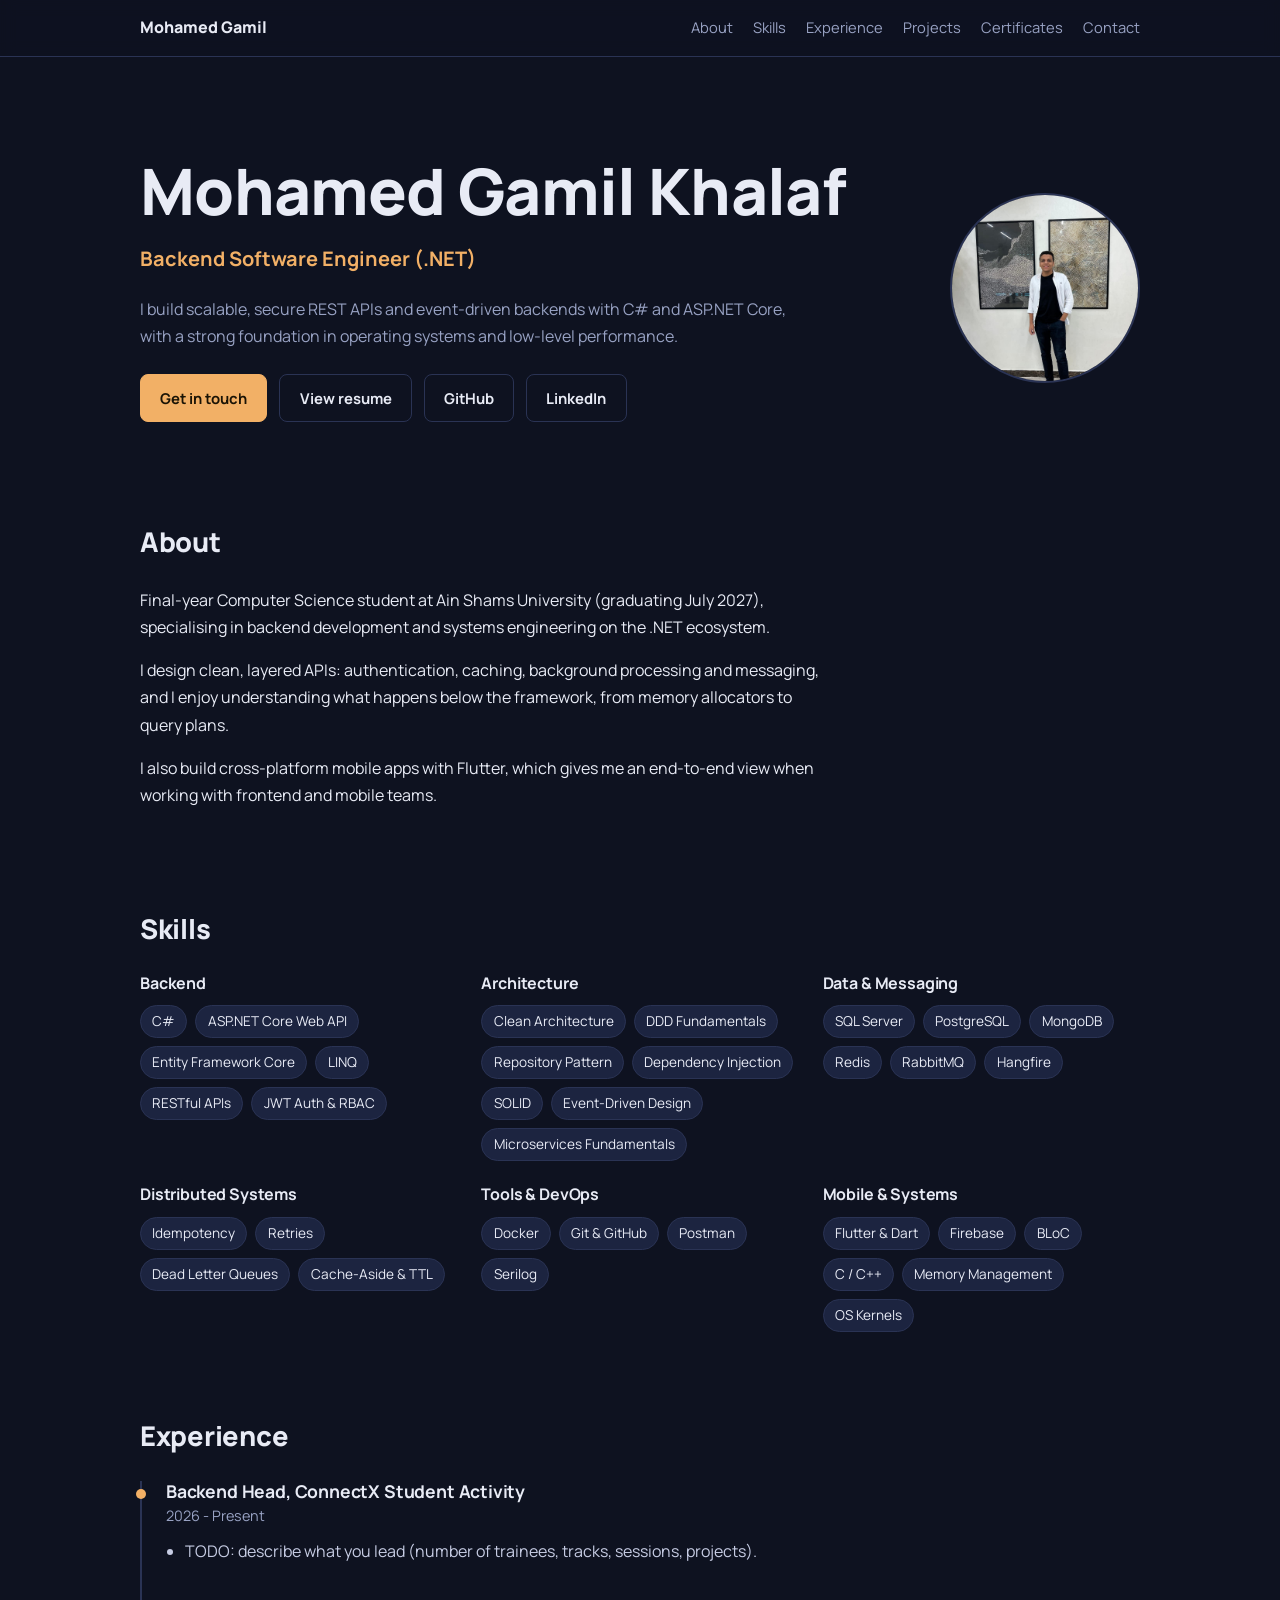
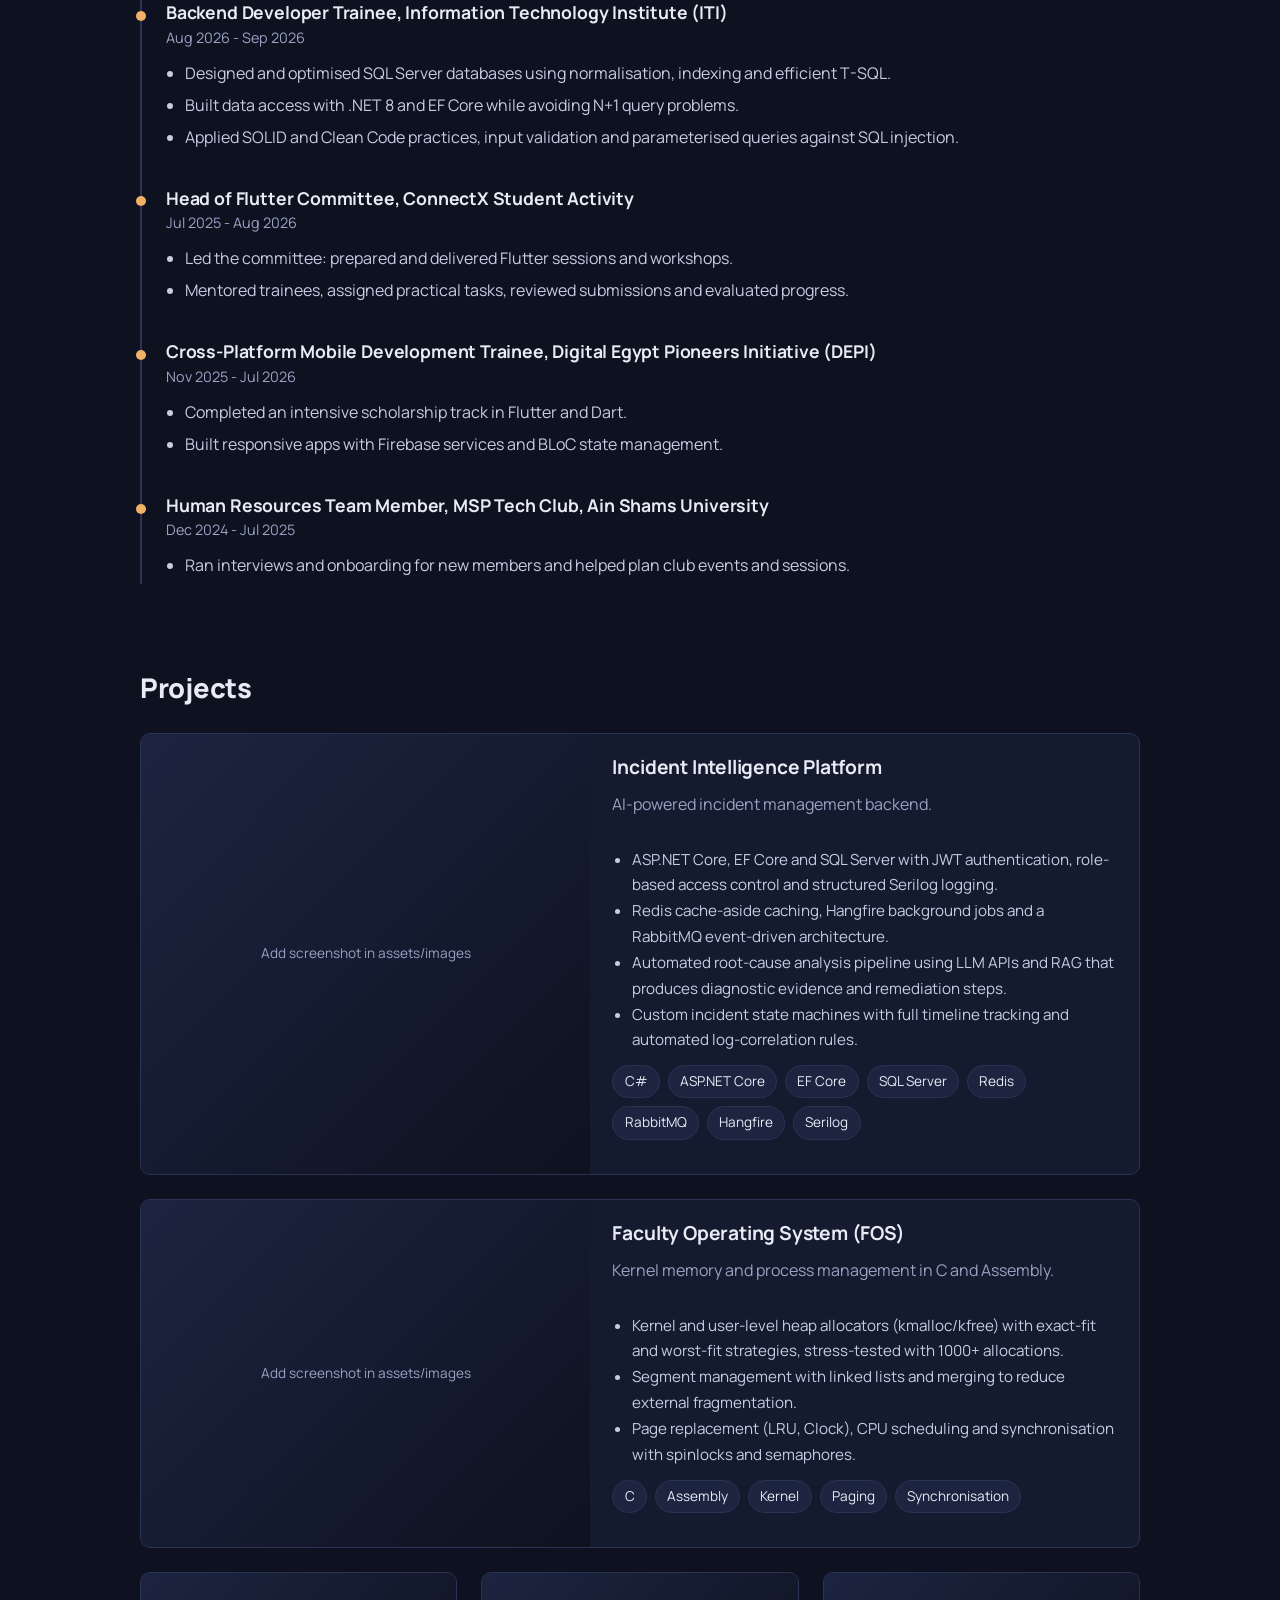
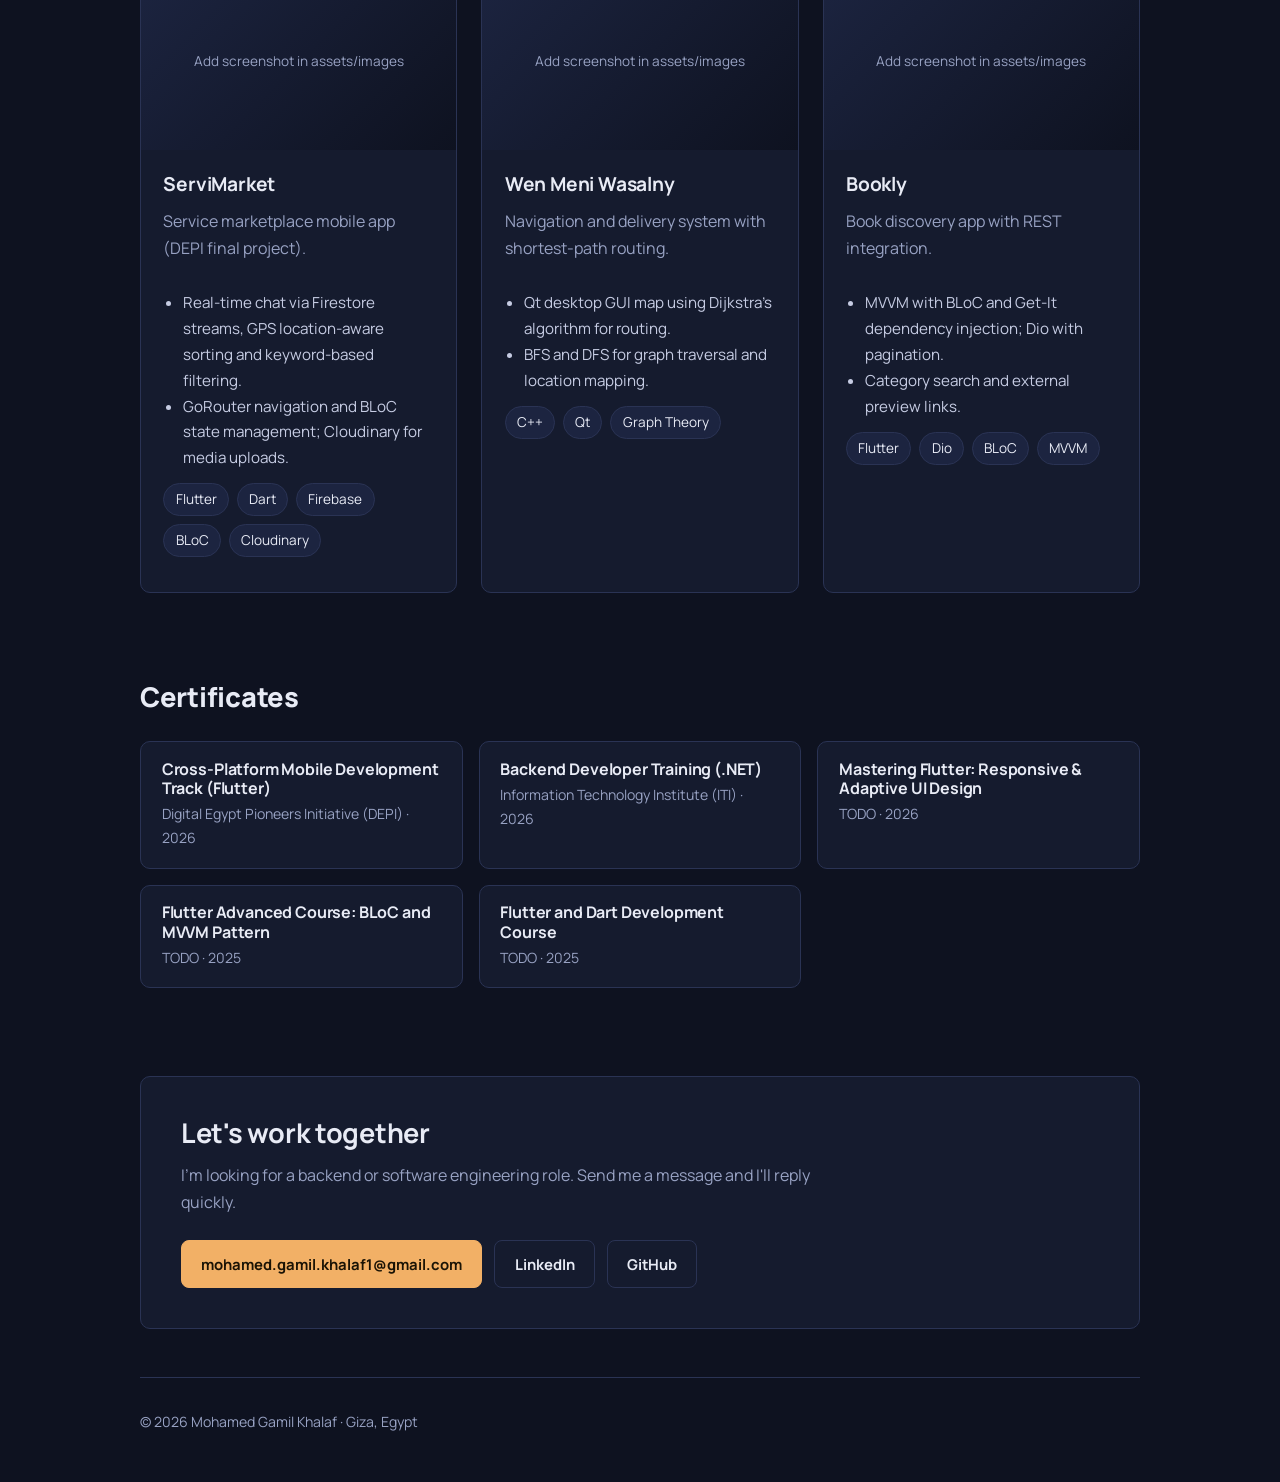
==== index.html @ 792b97a1 "Add My Protflio" ====
<!DOCTYPE html>
<html lang="en">
<head>
  <meta charset="utf-8">
  <meta name="viewport" content="width=device-width, initial-scale=1">
  <title>Mohamed Gamil | Backend Software Engineer</title>
  <meta name="description" content="Backend / Software Engineer specialising in .NET, ASP.NET Core and distributed systems. Computer Science student at Ain Shams University.">
  <link rel="icon" href="data:image/svg+xml,<svg xmlns='http://www.w3.org/2000/svg' viewBox='0 0 100 100'><text y='.9em' font-size='90'>⚙️</text></svg>">
  <link rel="preconnect" href="https://fonts.googleapis.com">
  <link rel="preconnect" href="https://fonts.gstatic.com" crossorigin>
  <link rel="stylesheet" href="https://fonts.googleapis.com/css2?family=Manrope:wght@400;500;700;800&display=swap">
  <link rel="stylesheet" href="css/style.css">
</head>
<body>
  <header class="nav">
    <a class="nav__brand" href="#top" id="brand"></a>
    <nav class="nav__links" aria-label="Primary">
      <a href="#about">About</a>
      <a href="#skills">Skills</a>
      <a href="#experience">Experience</a>
      <a href="#projects">Projects</a>
      <a href="#certificates">Certificates</a>
      <a href="#contact">Contact</a>
    </nav>
  </header>

  <main id="top">
    <section class="hero container" id="hero"></section>
    <section class="section container" id="about"><h2>About</h2><div id="about-body"></div></section>
    <section class="section container" id="skills"><h2>Skills</h2><div id="skills-body" class="skills"></div></section>
    <section class="section container" id="experience"><h2>Experience</h2><div id="experience-body" class="timeline"></div></section>
    <section class="section container" id="projects"><h2>Projects</h2><div id="projects-body" class="projects"></div></section>
    <section class="section container" id="certificates"><h2>Certificates</h2><div id="certificates-body" class="certs"></div></section>
    <section class="section container" id="contact"></section>
  </main>

  <footer class="footer container"><span id="footer-text"></span></footer>

  <script src="js/data.js"></script>
  <script src="js/main.js"></script>
</body>
</html>
---- css/style.css ----
/* ---------- Design tokens: change the look of the whole site here ---------- */
:root {
  --bg: #0e1220;
  --surface: #151b2e;
  --surface-2: #1c2440;
  --border: #2a3354;
  --text: #e8ebf5;
  --muted: #98a2c3;
  --accent: #f2b066;          /* single accent colour */
  --accent-ink: #1a1305;      /* text on accent */
  --radius: 10px;
  --max: 1000px;
  --font: "Manrope", system-ui, -apple-system, "Segoe UI", Roboto, sans-serif;
}

/* ---------- Base ---------- */
*, *::before, *::after { box-sizing: border-box; }
html { scroll-behavior: smooth; scroll-padding-top: 72px; }
body { margin: 0; background: var(--bg); color: var(--text); font: 400 1rem/1.7 var(--font); }
a { color: inherit; text-decoration: none; }
a:focus-visible, button:focus-visible { outline: 2px solid var(--accent); outline-offset: 3px; }
h1, h2, h3 { line-height: 1.2; margin: 0; letter-spacing: -0.01em; }
p { margin: 0 0 1rem; max-width: 68ch; }
ul { margin: 0; padding-left: 1.2rem; }
.container { width: min(var(--max), 100% - 2.5rem); margin-inline: auto; }
.section { padding: 4.5rem 0 1rem; }
.section > h2 { font-size: 1.7rem; font-weight: 800; margin-bottom: 1.75rem; }
.muted { color: var(--muted); }

/* ---------- Navigation ---------- */
.nav { position: sticky; top: 0; z-index: 10; display: flex; justify-content: space-between; align-items: center;
  padding: .9rem max(1.25rem, calc((100% - var(--max)) / 2)); background: rgba(14, 18, 32, .88); backdrop-filter: blur(8px); border-bottom: 1px solid var(--border); }
.nav__brand { font-weight: 800; }
.nav__links { display: flex; gap: 1.25rem; font-size: .92rem; color: var(--muted); }
.nav__links a:hover { color: var(--text); }

/* ---------- Hero ---------- */
.hero { padding: 6rem 0 2rem; display: grid; gap: 2.5rem; grid-template-columns: 1fr auto; align-items: center; }
.hero h1 { font-size: clamp(2.4rem, 6vw, 4rem); font-weight: 800; }
.hero__role { font-size: 1.25rem; color: var(--accent); margin: .75rem 0 1.25rem; font-weight: 700; }
.hero__photo { width: 190px; height: 190px; border-radius: 50%; object-fit: cover; border: 2px solid var(--border); background: var(--surface); }
.hero__actions { display: flex; flex-wrap: wrap; gap: .75rem; margin-top: 1.5rem; }

.btn { display: inline-block; padding: .65rem 1.2rem; border-radius: 8px; border: 1px solid var(--border); font-weight: 700; font-size: .93rem; transition: background .15s, border-color .15s; }
.btn:hover { border-color: var(--accent); }
.btn--primary { background: var(--accent); color: var(--accent-ink); border-color: var(--accent); }
.btn--primary:hover { background: #f6c58f; }

/* ---------- Skills ---------- */
.skills { display: grid; gap: 1.5rem; grid-template-columns: repeat(auto-fit, minmax(280px, 1fr)); }
.skills h3 { font-size: 1rem; margin-bottom: .75rem; }
.tags { display: flex; flex-wrap: wrap; gap: .5rem; list-style: none; padding: 0; }
.tag { padding: .25rem .7rem; font-size: .85rem; background: var(--surface-2); border: 1px solid var(--border); border-radius: 999px; }

/* ---------- Experience ---------- */
.timeline { border-left: 2px solid var(--border); padding-left: 1.5rem; display: grid; gap: 2rem; }
.job { position: relative; }
.job::before { content: ""; position: absolute; left: calc(-1.5rem - 6px); top: .55rem; width: 10px; height: 10px; border-radius: 50%; background: var(--accent); }
.job h3 { font-size: 1.1rem; }
.job__meta { color: var(--muted); font-size: .9rem; margin: .15rem 0 .6rem; }
.job li { margin-bottom: .3rem; color: #c6cce3; }

/* ---------- Projects ---------- */
.projects { display: grid; gap: 1.5rem; grid-template-columns: repeat(auto-fit, minmax(300px, 1fr)); }
.project { background: var(--surface); border: 1px solid var(--border); border-radius: var(--radius); overflow: hidden; display: flex; flex-direction: column; }
.project--featured { grid-column: 1 / -1; flex-direction: row; }
.project__media { aspect-ratio: 16 / 9; background: linear-gradient(135deg, var(--surface-2), var(--bg)); display: grid; place-items: center; color: var(--muted); font-size: .85rem; }
.project--featured .project__media { flex: 0 0 45%; aspect-ratio: auto; min-height: 240px; }
.project__media img { width: 100%; height: 100%; object-fit: cover; display: block; }
.project__body { padding: 1.4rem; display: flex; flex-direction: column; gap: .75rem; flex: 1; }
.project h3 { font-size: 1.2rem; }
.project ul { color: #c6cce3; font-size: .95rem; }
.project ul.tags { color: inherit; font-size: inherit; padding: 0; }
.project__links { margin-top: auto; display: flex; gap: .6rem; flex-wrap: wrap; }
.project__links .btn { padding: .4rem .9rem; font-size: .85rem; }

/* ---------- Certificates ---------- */
.certs { display: grid; gap: 1rem; grid-template-columns: repeat(auto-fit, minmax(280px, 1fr)); }
.cert { background: var(--surface); border: 1px solid var(--border); border-radius: var(--radius); padding: 1.1rem 1.3rem; }
.cert h3 { font-size: 1rem; }
.cert p { margin: .25rem 0 0; font-size: .88rem; color: var(--muted); }
.cert a { color: var(--accent); font-size: .88rem; font-weight: 700; }

/* ---------- Contact / footer ---------- */
#contact { padding-bottom: 3rem; }
.contact { background: var(--surface); border: 1px solid var(--border); border-radius: var(--radius); padding: 2.5rem; }
.contact h2 { font-size: 1.7rem; margin-bottom: .75rem; }
.footer { padding: 2rem 0 3rem; border-top: 1px solid var(--border); color: var(--muted); font-size: .88rem; }

/* ---------- Responsive ---------- */
@media (max-width: 760px) {
  .nav__links { display: none; }
  .hero { grid-template-columns: 1fr; padding-top: 3.5rem; }
  .hero__photo { order: -1; width: 130px; height: 130px; }
  .project--featured { flex-direction: column; }
  .project--featured .project__media { flex-basis: auto; min-height: 0; aspect-ratio: 16 / 9; }
}
@media (prefers-reduced-motion: reduce) { html { scroll-behavior: auto; } .btn { transition: none; } }
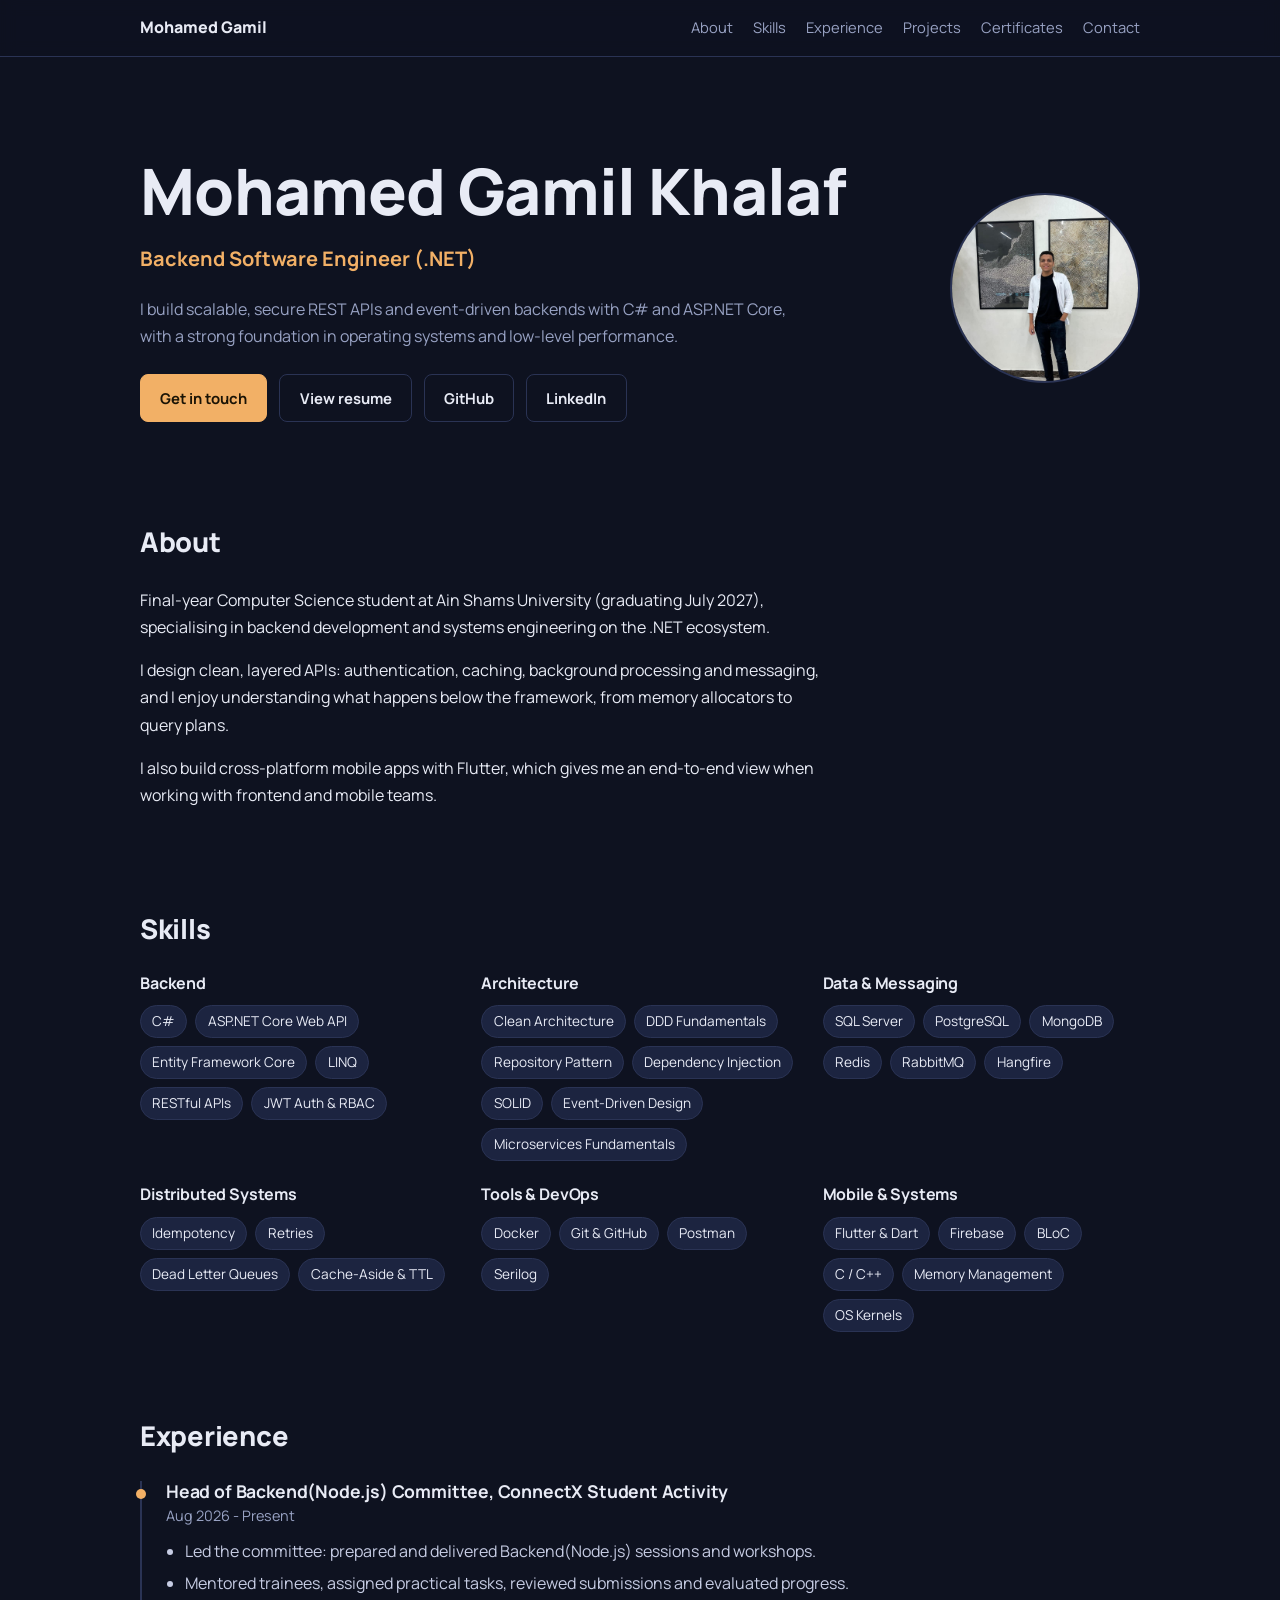
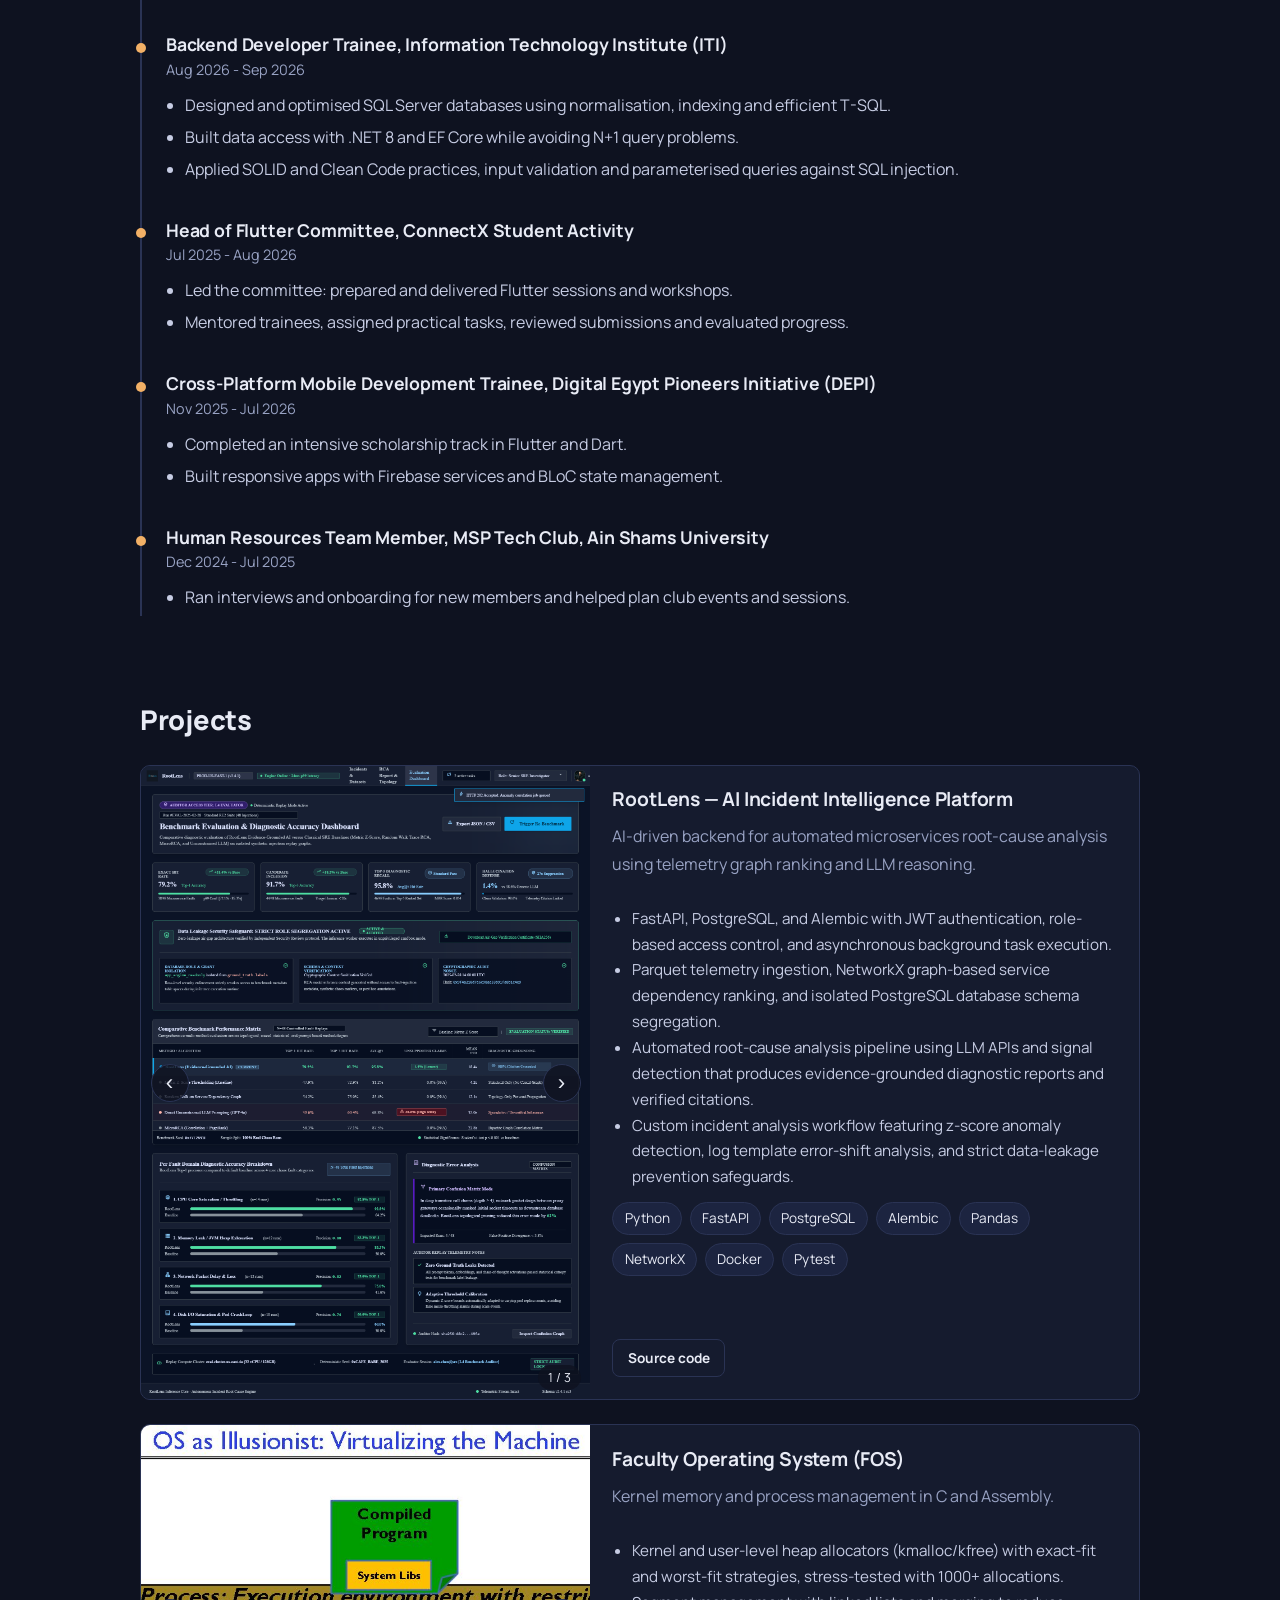
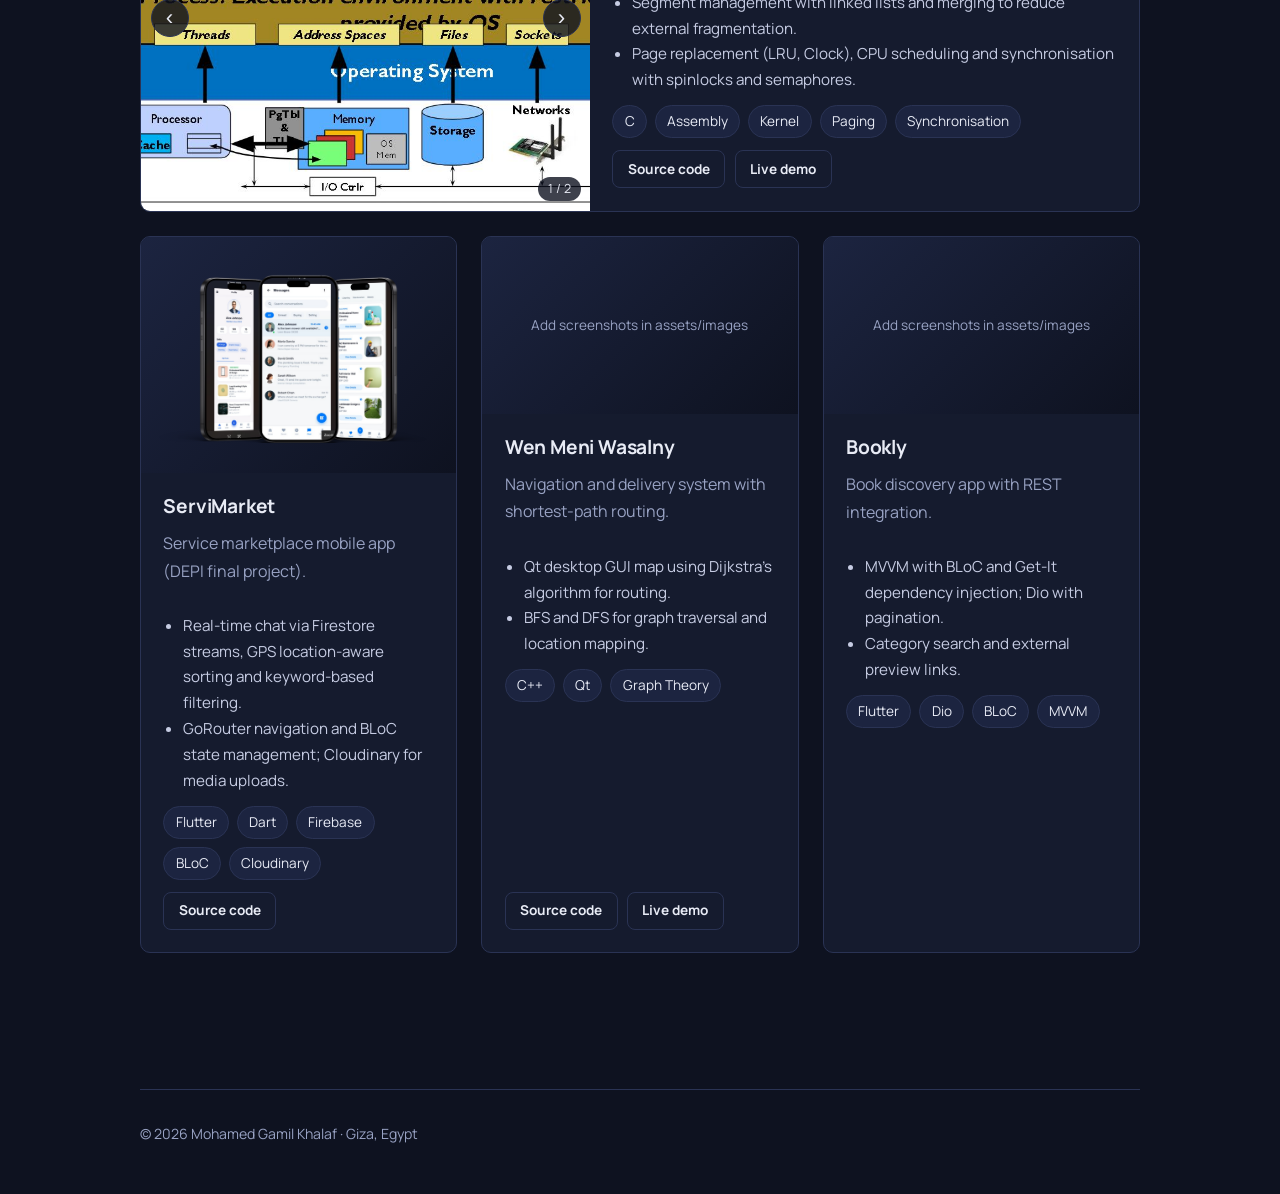
==== commit bce19b0c: "Edit Project Data and Upload Assets" ====
--- a/index.html
+++ b/index.html
@@ -1,42 +1,63 @@
-<!DOCTYPE html>
+<!doctype html>
 <html lang="en">
-<head>
-  <meta charset="utf-8">
-  <meta name="viewport" content="width=device-width, initial-scale=1">
-  <title>Mohamed Gamil | Backend Software Engineer</title>
-  <meta name="description" content="Backend / Software Engineer specialising in .NET, ASP.NET Core and distributed systems. Computer Science student at Ain Shams University.">
-  <link rel="icon" href="data:image/svg+xml,<svg xmlns='http://www.w3.org/2000/svg' viewBox='0 0 100 100'><text y='.9em' font-size='90'>⚙️</text></svg>">
-  <link rel="preconnect" href="https://fonts.googleapis.com">
-  <link rel="preconnect" href="https://fonts.gstatic.com" crossorigin>
-  <link rel="stylesheet" href="https://fonts.googleapis.com/css2?family=Manrope:wght@400;500;700;800&display=swap">
-  <link rel="stylesheet" href="css/style.css">
-</head>
-<body>
-  <header class="nav">
-    <a class="nav__brand" href="#top" id="brand"></a>
-    <nav class="nav__links" aria-label="Primary">
-      <a href="#about">About</a>
-      <a href="#skills">Skills</a>
-      <a href="#experience">Experience</a>
-      <a href="#projects">Projects</a>
-      <a href="#certificates">Certificates</a>
-      <a href="#contact">Contact</a>
-    </nav>
-  </header>
+  <head>
+    <meta charset="utf-8" />
+    <meta name="viewport" content="width=device-width, initial-scale=1" />
+    <title>Mohamed Gamil | Backend Software Engineer</title>
+    <meta
+      name="description"
+      content="Backend / Software Engineer specialising in .NET, ASP.NET Core and distributed systems. Computer Science student at Ain Shams University."
+    />
+    <link
+      rel="icon"
+      href="data:image/svg+xml,<svg xmlns='http://www.w3.org/2000/svg' viewBox='0 0 100 100'><text y='.9em' font-size='90'>⚙️</text></svg>"
+    />
+    <link rel="preconnect" href="https://fonts.googleapis.com" />
+    <link rel="preconnect" href="https://fonts.gstatic.com" crossorigin />
+    <link
+      rel="stylesheet"
+      href="https://fonts.googleapis.com/css2?family=Manrope:wght@400;500;700;800&display=swap"
+    />
+    <link rel="stylesheet" href="css/style.css" />
+  </head>
+  <body>
+    <header class="nav">
+      <a class="nav__brand" href="#top" id="brand"></a>
+      <nav class="nav__links" aria-label="Primary">
+        <a href="#about">About</a>
+        <a href="#skills">Skills</a>
+        <a href="#experience">Experience</a>
+        <a href="#projects">Projects</a>
+        <a href="#certificates">Certificates</a>
+        <a href="#contact">Contact</a>
+      </nav>
+    </header>
 
-  <main id="top">
-    <section class="hero container" id="hero"></section>
-    <section class="section container" id="about"><h2>About</h2><div id="about-body"></div></section>
-    <section class="section container" id="skills"><h2>Skills</h2><div id="skills-body" class="skills"></div></section>
-    <section class="section container" id="experience"><h2>Experience</h2><div id="experience-body" class="timeline"></div></section>
-    <section class="section container" id="projects"><h2>Projects</h2><div id="projects-body" class="projects"></div></section>
-    <section class="section container" id="certificates"><h2>Certificates</h2><div id="certificates-body" class="certs"></div></section>
-    <section class="section container" id="contact"></section>
-  </main>
+    <main id="top">
+      <section class="hero container" id="hero"></section>
+      <section class="section container" id="about">
+        <h2>About</h2>
+        <div id="about-body"></div>
+      </section>
+      <section class="section container" id="skills">
+        <h2>Skills</h2>
+        <div id="skills-body" class="skills"></div>
+      </section>
+      <section class="section container" id="experience">
+        <h2>Experience</h2>
+        <div id="experience-body" class="timeline"></div>
+      </section>
+      <section class="section container" id="projects">
+        <h2>Projects</h2>
+        <div id="projects-body" class="projects"></div>
+      </section>
+      <!-- <section class="section container" id="certificates"><h2>Certificates</h2><div id="certificates-body" class="certs"></div></section> -->
+      <section class="section container" id="contact"></section>
+    </main>
 
-  <footer class="footer container"><span id="footer-text"></span></footer>
+    <footer class="footer container"><span id="footer-text"></span></footer>
 
-  <script src="js/data.js"></script>
-  <script src="js/main.js"></script>
-</body>
+    <script src="js/data.js"></script>
+    <script src="js/main.js"></script>
+  </body>
 </html>
--- a/css/style.css
+++ b/css/style.css
@@ -6,93 +6,385 @@
   --border: #2a3354;
   --text: #e8ebf5;
   --muted: #98a2c3;
-  --accent: #f2b066;          /* single accent colour */
-  --accent-ink: #1a1305;      /* text on accent */
+  --accent: #f2b066; /* single accent colour */
+  --accent-ink: #1a1305; /* text on accent */
   --radius: 10px;
   --max: 1000px;
   --font: "Manrope", system-ui, -apple-system, "Segoe UI", Roboto, sans-serif;
 }
 
 /* ---------- Base ---------- */
-*, *::before, *::after { box-sizing: border-box; }
-html { scroll-behavior: smooth; scroll-padding-top: 72px; }
-body { margin: 0; background: var(--bg); color: var(--text); font: 400 1rem/1.7 var(--font); }
-a { color: inherit; text-decoration: none; }
-a:focus-visible, button:focus-visible { outline: 2px solid var(--accent); outline-offset: 3px; }
-h1, h2, h3 { line-height: 1.2; margin: 0; letter-spacing: -0.01em; }
-p { margin: 0 0 1rem; max-width: 68ch; }
-ul { margin: 0; padding-left: 1.2rem; }
-.container { width: min(var(--max), 100% - 2.5rem); margin-inline: auto; }
-.section { padding: 4.5rem 0 1rem; }
-.section > h2 { font-size: 1.7rem; font-weight: 800; margin-bottom: 1.75rem; }
-.muted { color: var(--muted); }
+*,
+*::before,
+*::after {
+  box-sizing: border-box;
+}
+html {
+  scroll-behavior: smooth;
+  scroll-padding-top: 72px;
+}
+body {
+  margin: 0;
+  background: var(--bg);
+  color: var(--text);
+  font: 400 1rem/1.7 var(--font);
+}
+a {
+  color: inherit;
+  text-decoration: none;
+}
+a:focus-visible,
+button:focus-visible {
+  outline: 2px solid var(--accent);
+  outline-offset: 3px;
+}
+h1,
+h2,
+h3 {
+  line-height: 1.2;
+  margin: 0;
+  letter-spacing: -0.01em;
+}
+p {
+  margin: 0 0 1rem;
+  max-width: 68ch;
+}
+ul {
+  margin: 0;
+  padding-left: 1.2rem;
+}
+.container {
+  width: min(var(--max), 100% - 2.5rem);
+  margin-inline: auto;
+}
+.section {
+  padding: 4.5rem 0 1rem;
+}
+.section > h2 {
+  font-size: 1.7rem;
+  font-weight: 800;
+  margin-bottom: 1.75rem;
+}
+.muted {
+  color: var(--muted);
+}
 
 /* ---------- Navigation ---------- */
-.nav { position: sticky; top: 0; z-index: 10; display: flex; justify-content: space-between; align-items: center;
-  padding: .9rem max(1.25rem, calc((100% - var(--max)) / 2)); background: rgba(14, 18, 32, .88); backdrop-filter: blur(8px); border-bottom: 1px solid var(--border); }
-.nav__brand { font-weight: 800; }
-.nav__links { display: flex; gap: 1.25rem; font-size: .92rem; color: var(--muted); }
-.nav__links a:hover { color: var(--text); }
+.nav {
+  position: sticky;
+  top: 0;
+  z-index: 10;
+  display: flex;
+  justify-content: space-between;
+  align-items: center;
+  padding: 0.9rem max(1.25rem, calc((100% - var(--max)) / 2));
+  background: rgba(14, 18, 32, 0.88);
+  backdrop-filter: blur(8px);
+  border-bottom: 1px solid var(--border);
+}
+.nav__brand {
+  font-weight: 800;
+}
+.nav__links {
+  display: flex;
+  gap: 1.25rem;
+  font-size: 0.92rem;
+  color: var(--muted);
+}
+.nav__links a:hover {
+  color: var(--text);
+}
 
 /* ---------- Hero ---------- */
-.hero { padding: 6rem 0 2rem; display: grid; gap: 2.5rem; grid-template-columns: 1fr auto; align-items: center; }
-.hero h1 { font-size: clamp(2.4rem, 6vw, 4rem); font-weight: 800; }
-.hero__role { font-size: 1.25rem; color: var(--accent); margin: .75rem 0 1.25rem; font-weight: 700; }
-.hero__photo { width: 190px; height: 190px; border-radius: 50%; object-fit: cover; border: 2px solid var(--border); background: var(--surface); }
-.hero__actions { display: flex; flex-wrap: wrap; gap: .75rem; margin-top: 1.5rem; }
-
-.btn { display: inline-block; padding: .65rem 1.2rem; border-radius: 8px; border: 1px solid var(--border); font-weight: 700; font-size: .93rem; transition: background .15s, border-color .15s; }
-.btn:hover { border-color: var(--accent); }
-.btn--primary { background: var(--accent); color: var(--accent-ink); border-color: var(--accent); }
-.btn--primary:hover { background: #f6c58f; }
+.hero {
+  padding: 6rem 0 2rem;
+  display: grid;
+  gap: 2.5rem;
+  grid-template-columns: 1fr auto;
+  align-items: center;
+}
+.hero h1 {
+  font-size: clamp(2.4rem, 6vw, 4rem);
+  font-weight: 800;
+}
+.hero__role {
+  font-size: 1.25rem;
+  color: var(--accent);
+  margin: 0.75rem 0 1.25rem;
+  font-weight: 700;
+}
+.hero__photo {
+  width: 190px;
+  height: 190px;
+  border-radius: 50%;
+  object-fit: cover;
+  border: 2px solid var(--border);
+  background: var(--surface);
+}
+.hero__actions {
+  display: flex;
+  flex-wrap: wrap;
+  gap: 0.75rem;
+  margin-top: 1.5rem;
+}
+
+.btn {
+  display: inline-block;
+  padding: 0.65rem 1.2rem;
+  border-radius: 8px;
+  border: 1px solid var(--border);
+  font-weight: 700;
+  font-size: 0.93rem;
+  transition:
+    background 0.15s,
+    border-color 0.15s;
+}
+.btn:hover {
+  border-color: var(--accent);
+}
+.btn--primary {
+  background: var(--accent);
+  color: var(--accent-ink);
+  border-color: var(--accent);
+}
+.btn--primary:hover {
+  background: #f6c58f;
+}
 
 /* ---------- Skills ---------- */
-.skills { display: grid; gap: 1.5rem; grid-template-columns: repeat(auto-fit, minmax(280px, 1fr)); }
-.skills h3 { font-size: 1rem; margin-bottom: .75rem; }
-.tags { display: flex; flex-wrap: wrap; gap: .5rem; list-style: none; padding: 0; }
-.tag { padding: .25rem .7rem; font-size: .85rem; background: var(--surface-2); border: 1px solid var(--border); border-radius: 999px; }
+.skills {
+  display: grid;
+  gap: 1.5rem;
+  grid-template-columns: repeat(auto-fit, minmax(280px, 1fr));
+}
+.skills h3 {
+  font-size: 1rem;
+  margin-bottom: 0.75rem;
+}
+.tags {
+  display: flex;
+  flex-wrap: wrap;
+  gap: 0.5rem;
+  list-style: none;
+  padding: 0;
+}
+.tag {
+  padding: 0.25rem 0.7rem;
+  font-size: 0.85rem;
+  background: var(--surface-2);
+  border: 1px solid var(--border);
+  border-radius: 999px;
+}
 
 /* ---------- Experience ---------- */
-.timeline { border-left: 2px solid var(--border); padding-left: 1.5rem; display: grid; gap: 2rem; }
-.job { position: relative; }
-.job::before { content: ""; position: absolute; left: calc(-1.5rem - 6px); top: .55rem; width: 10px; height: 10px; border-radius: 50%; background: var(--accent); }
-.job h3 { font-size: 1.1rem; }
-.job__meta { color: var(--muted); font-size: .9rem; margin: .15rem 0 .6rem; }
-.job li { margin-bottom: .3rem; color: #c6cce3; }
+.timeline {
+  border-left: 2px solid var(--border);
+  padding-left: 1.5rem;
+  display: grid;
+  gap: 2rem;
+}
+.job {
+  position: relative;
+}
+.job::before {
+  content: "";
+  position: absolute;
+  left: calc(-1.5rem - 6px);
+  top: 0.55rem;
+  width: 10px;
+  height: 10px;
+  border-radius: 50%;
+  background: var(--accent);
+}
+.job h3 {
+  font-size: 1.1rem;
+}
+.job__meta {
+  color: var(--muted);
+  font-size: 0.9rem;
+  margin: 0.15rem 0 0.6rem;
+}
+.job li {
+  margin-bottom: 0.3rem;
+  color: #c6cce3;
+}
 
 /* ---------- Projects ---------- */
-.projects { display: grid; gap: 1.5rem; grid-template-columns: repeat(auto-fit, minmax(300px, 1fr)); }
-.project { background: var(--surface); border: 1px solid var(--border); border-radius: var(--radius); overflow: hidden; display: flex; flex-direction: column; }
-.project--featured { grid-column: 1 / -1; flex-direction: row; }
-.project__media { aspect-ratio: 16 / 9; background: linear-gradient(135deg, var(--surface-2), var(--bg)); display: grid; place-items: center; color: var(--muted); font-size: .85rem; }
-.project--featured .project__media { flex: 0 0 45%; aspect-ratio: auto; min-height: 240px; }
-.project__media img { width: 100%; height: 100%; object-fit: cover; display: block; }
-.project__body { padding: 1.4rem; display: flex; flex-direction: column; gap: .75rem; flex: 1; }
-.project h3 { font-size: 1.2rem; }
-.project ul { color: #c6cce3; font-size: .95rem; }
-.project ul.tags { color: inherit; font-size: inherit; padding: 0; }
-.project__links { margin-top: auto; display: flex; gap: .6rem; flex-wrap: wrap; }
-.project__links .btn { padding: .4rem .9rem; font-size: .85rem; }
-
+.projects {
+  display: grid;
+  gap: 1.5rem;
+  grid-template-columns: repeat(auto-fit, minmax(300px, 1fr));
+}
+.project {
+  background: var(--surface);
+  border: 1px solid var(--border);
+  border-radius: var(--radius);
+  overflow: hidden;
+  display: flex;
+  flex-direction: column;
+}
+.project--featured {
+  grid-column: 1 / -1;
+  flex-direction: row;
+}
+.project__media {
+  position: relative;
+  aspect-ratio: 16 / 9;
+  background: linear-gradient(135deg, var(--surface-2), var(--bg));
+  display: grid;
+  place-items: center;
+  color: var(--muted);
+  font-size: 0.85rem;
+}
+.project--featured .project__media {
+  flex: 0 0 45%;
+  aspect-ratio: auto;
+  min-height: 240px;
+}
+.project__media img {
+  width: 100%;
+  height: 100%;
+  object-fit: cover;
+  display: block;
+}
+.project__body {
+  padding: 1.4rem;
+  display: flex;
+  flex-direction: column;
+  gap: 0.75rem;
+  flex: 1;
+}
+.project h3 {
+  font-size: 1.2rem;
+}
+.project ul {
+  color: #c6cce3;
+  font-size: 0.95rem;
+}
+.project ul.tags {
+  color: inherit;
+  font-size: inherit;
+  padding: 0;
+}
+.project__links {
+  margin-top: auto;
+  display: flex;
+  gap: 0.6rem;
+  flex-wrap: wrap;
+}
+.project__links .btn {
+  padding: 0.4rem 0.9rem;
+  font-size: 0.85rem;
+}
+/* Gallery controls */
+.gallery__btn {
+  position: absolute;
+  top: 50%;
+  transform: translateY(-50%);
+  width: 38px;
+  height: 38px;
+  border-radius: 50%;
+  border: 1px solid var(--border);
+  background: rgba(14, 18, 32, 0.8);
+  color: var(--text);
+  font-size: 1.4rem;
+  line-height: 1;
+  cursor: pointer;
+}
+.gallery__btn:hover {
+  border-color: var(--accent);
+}
+.gallery__btn--prev {
+  left: 0.6rem;
+}
+.gallery__btn--next {
+  right: 0.6rem;
+}
+.gallery__count {
+  position: absolute;
+  bottom: 0.6rem;
+  right: 0.6rem;
+  padding: 0.1rem 0.6rem;
+  border-radius: 999px;
+  background: rgba(14, 18, 32, 0.8);
+  font-size: 0.78rem;
+  color: var(--text);
+}
 /* ---------- Certificates ---------- */
-.certs { display: grid; gap: 1rem; grid-template-columns: repeat(auto-fit, minmax(280px, 1fr)); }
-.cert { background: var(--surface); border: 1px solid var(--border); border-radius: var(--radius); padding: 1.1rem 1.3rem; }
-.cert h3 { font-size: 1rem; }
-.cert p { margin: .25rem 0 0; font-size: .88rem; color: var(--muted); }
-.cert a { color: var(--accent); font-size: .88rem; font-weight: 700; }
+.certs {
+  display: grid;
+  gap: 1rem;
+  grid-template-columns: repeat(auto-fit, minmax(280px, 1fr));
+}
+.cert {
+  background: var(--surface);
+  border: 1px solid var(--border);
+  border-radius: var(--radius);
+  padding: 1.1rem 1.3rem;
+}
+.cert h3 {
+  font-size: 1rem;
+}
+.cert p {
+  margin: 0.25rem 0 0;
+  font-size: 0.88rem;
+  color: var(--muted);
+}
+.cert a {
+  color: var(--accent);
+  font-size: 0.88rem;
+  font-weight: 700;
+}
 
 /* ---------- Contact / footer ---------- */
-#contact { padding-bottom: 3rem; }
-.contact { background: var(--surface); border: 1px solid var(--border); border-radius: var(--radius); padding: 2.5rem; }
-.contact h2 { font-size: 1.7rem; margin-bottom: .75rem; }
-.footer { padding: 2rem 0 3rem; border-top: 1px solid var(--border); color: var(--muted); font-size: .88rem; }
+#contact {
+  padding-bottom: 3rem;
+}
+.contact {
+  background: var(--surface);
+  border: 1px solid var(--border);
+  border-radius: var(--radius);
+  padding: 2.5rem;
+}
+.contact h2 {
+  font-size: 1.7rem;
+  margin-bottom: 0.75rem;
+}
+.footer {
+  padding: 2rem 0 3rem;
+  border-top: 1px solid var(--border);
+  color: var(--muted);
+  font-size: 0.88rem;
+}
 
 /* ---------- Responsive ---------- */
 @media (max-width: 760px) {
-  .nav__links { display: none; }
-  .hero { grid-template-columns: 1fr; padding-top: 3.5rem; }
-  .hero__photo { order: -1; width: 130px; height: 130px; }
-  .project--featured { flex-direction: column; }
-  .project--featured .project__media { flex-basis: auto; min-height: 0; aspect-ratio: 16 / 9; }
-}
-@media (prefers-reduced-motion: reduce) { html { scroll-behavior: auto; } .btn { transition: none; } }
+  .nav__links {
+    display: none;
+  }
+  .hero {
+    grid-template-columns: 1fr;
+    padding-top: 3.5rem;
+  }
+  .hero__photo {
+    order: -1;
+    width: 130px;
+    height: 130px;
+  }
+  .project--featured {
+    flex-direction: column;
+  }
+  .project--featured .project__media {
+    flex-basis: auto;
+    min-height: 0;
+    aspect-ratio: 16 / 9;
+  }
+}
+@media (prefers-reduced-motion: reduce) {
+  html {
+    scroll-behavior: auto;
+  }
+  .btn {
+    transition: none;
+  }
+}
